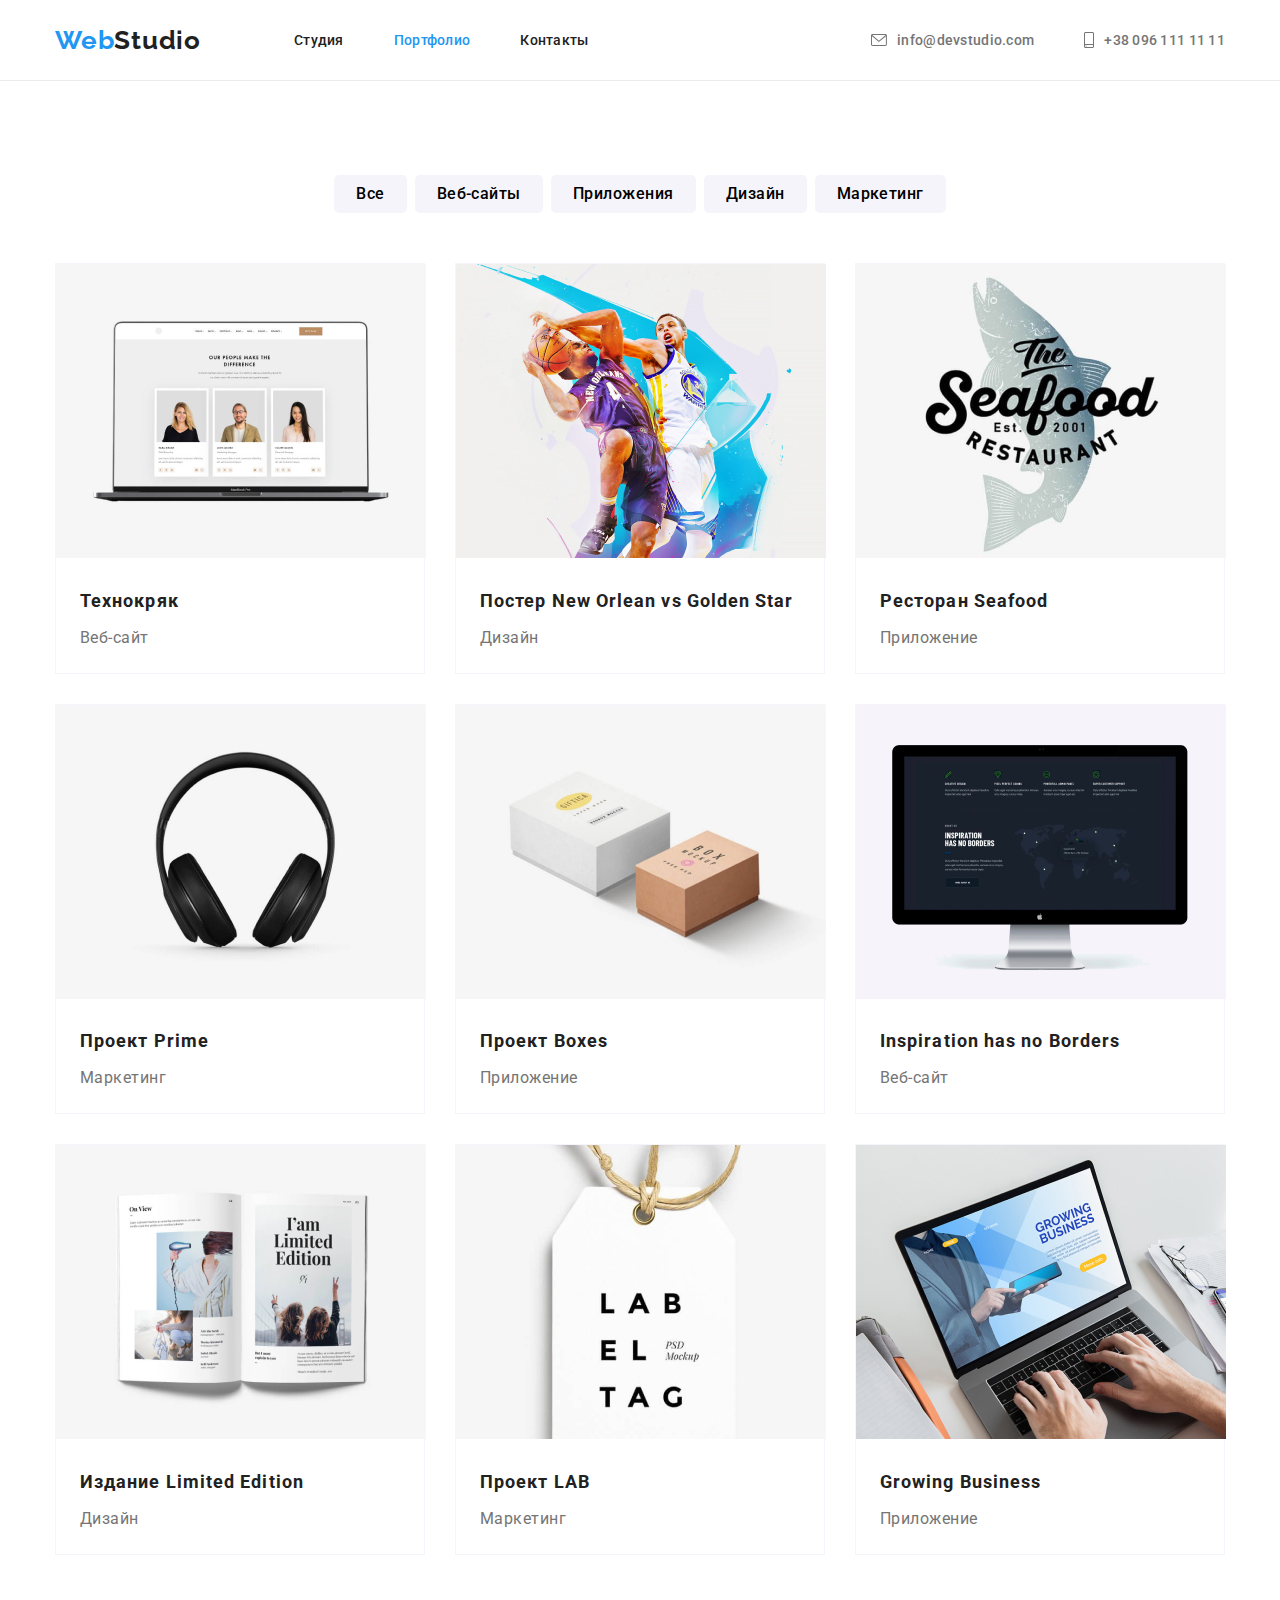
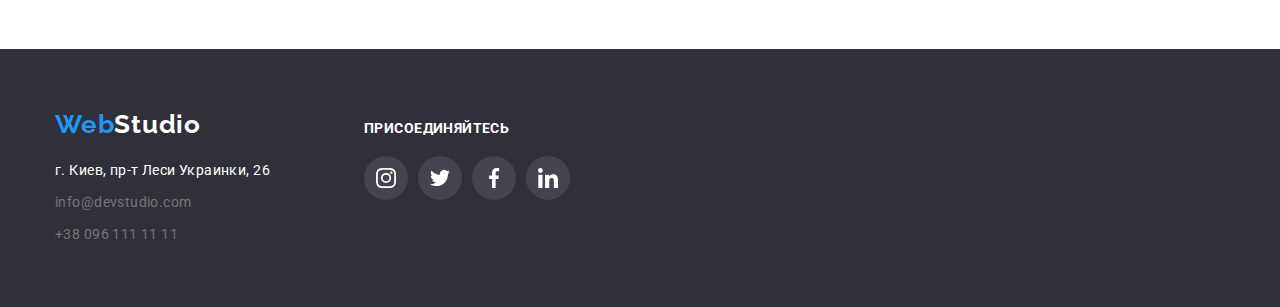
==== portfolio.html @ 6439beac "копирует 04" ====
<!DOCTYPE html>
<html lang="en">
<head>
    <meta charset="UTF-8">
    <meta http-equiv="X-UA-Compatible" content="IE=edge">
    <meta name="viewport" content="width=device-width, initial-scale=1.0">
    <title>Document</title>
    <link rel="preconnect" href="https://fonts.gstatic.com">
    <link href="https://fonts.googleapis.com/css2?family=Raleway:wght@700&family=Roboto:wght@400;500;700;900&display=swap"
        rel="stylesheet">
        <link rel="stylesheet" href="https://cdnjs.cloudflare.com/ajax/libs/modern-normalize/1.0.0/modern-normalize.min.css">
    <link rel="stylesheet" href="./css/style.css">
</head>
<body>
    <!-- Header -->
    <header class="header">
        <div class="container header-section">
            <!-- Название/логотип компании -->
            <a href="./index.html" class="main-logo"><span class="first-part-of-main-logo">Web</span>Studio</a>
            <!-- Навигация по сайту -->
            <nav>
                <ul class="nav-list">
                    <li class="nav-list-parts">
                        <a href="./index.html" class="nav-links">Студия</a>
                    </li>
                    <li class="nav-list-parts">
                        <a href="./portfolio.html" class="nav-links on-this-page">Портфолио</a>
                    </li>
                    <li class="nav-list-parts">
                        <a href="" class="nav-links">Контакты</a>
                    </li>
                </ul>
            </nav>
            <!-- Контакты -->
            <ul class="contact-list">
                <li class="contact-list-parts">
                    <a href="malito:info@devstudio.com" class="contact-links">
                        <svg class="contact-links-icons" width="16" height="12">
                            <use href="./images/icons.svg#icon-mail"></use>
                        </svg>
                        info@devstudio.com
                    </a>
                </li>
                <li class="contact-list-parts">
                    <a href="tel:+380961111111" class="contact-links">
                        <svg class="contact-links-icons" width="10" height="16">
                            <use href="./images/icons.svg#icon-smartphone"></use>
                        </svg>
                        +38 096 111 11 11
                    </a>
                </li>
            </ul>
        </div>
    </header>
    <!-- Main -->
    <main>
        <section class="all-projects">
            <div class="container all-projects-section">
                <ul class="project-button-list">
                    <li class="project-button-parts">
                        <button type="button" class="project-buttons">Все</button>
                    </li>
                    <li class="project-button-parts">
                        <button type="button" class="project-buttons">Веб-сайты</button>
                    </li>
                    <li class="project-button-parts">
                        <button type="button" class="project-buttons">Приложения</button>
                    </li>
                    <li class="project-button-parts">
                        <button type="button" class="project-buttons">Дизайн</button>
                    </li>
                    <li class="project-button-parts">
                        <button type="button" class="project-buttons">Маркетинг</button>
                    </li>
                </ul>
                <ul class="project-list">
                    <li class="project-parts">
                        <img src="./images/all-projects/img1.jpg" alt="img1" width="370" height="294">
                        <div class="project-about">
                            <h3 class="project-headers">Технокряк</h3>
                            <p class="project-types">Веб-сайт</p>
                        </div>
                    </li>
                    <li class="project-parts">
                        <img src="./images/all-projects/img2.jpg" alt="img2" width="370" height="294">
                        <div class="project-about">
                            <h3 class="project-headers">Постер New Orlean vs Golden Star</h3>
                            <p class="project-types">Дизайн</p>
                        </div>
                    </li>
                    <li class="project-parts">
                        <img src="./images/all-projects/img3.jpg" alt="img3" width="370" height="294">
                        <div class="project-about">
                            <h3 class="project-headers">Ресторан Seafood</h3>
                            <p class="project-types">Приложение</p>
                        </div>
                    </li>
                    <li class="project-parts">
                        <img src="./images/all-projects/img4.jpg" alt="img4" width="370" height="294">
                        <div class="project-about">
                            <h3 class="project-headers">Проект Prime</h3>
                            <p class="project-types">Маркетинг</p>
                        </div>
                    </li>
                    <li class="project-parts">
                        <img src="./images/all-projects/img5.jpg" alt="img5" width="370" height="294">
                        <div class="project-about">
                            <h3 class="project-headers">Проект Boxes</h3>
                            <p class="project-types">Приложение</p>
                        </div>
                    </li>
                    <li class="project-parts">
                        <img src="./images/all-projects/img6.jpg" alt="img6" width="370" height="294">
                        <div class="project-about">
                            <h3 class="project-headers">Inspiration has no Borders</h3>
                            <p class="project-types">Веб-сайт</p>
                        </div>
                    </li>
                    <li class="project-parts">
                        <img src="./images/all-projects/img7.jpg" alt="img7" width="370" height="294">
                        <div class="project-about">
                            <h3 class="project-headers">Издание Limited Edition</h3>
                            <p class="project-types">Дизайн</p>
                        </div>
                    </li>
                    <li class="project-parts">
                        <img src="./images/all-projects/img8.jpg" alt="img8" width="370" height="294">
                        <div class="project-about">
                            <h3 class="project-headers">Проект LAB</h3>
                            <p class="project-types">Маркетинг</p>
                        </div>
                    </li>
                    <li class="project-parts">
                        <img src="./images/all-projects/img9.jpg" alt="img9" width="370" height="294">
                        <div class="project-about">
                            <h3 class="project-headers">Growing Business</h3>
                            <p class="project-types">Приложение</p>
                        </div>
                    </li>
                </ul>
            </div>
        </section>
    </main>
    <!-- Footer -->
    <footer class="footer">
        <div class="container footer-parts">
            <div class="addresses-footer-part">
                <a href="" class="main-logo-in-footer"><span class="first-part-of-main-logo">Web</span><span
                        class="second-part-of-main-logo">Studio</span></a>
                <address>
                    <ul class="footer-addresses-list">
                        <li class="footer-addresses-parts">
                            <a href="" class="footer-contact-links"><span class="address-color">г. Киев, пр-т Леси Украинки,
                                    26</span></a>
                        </li>
                        <li class="footer-addresses-parts">
                            <a href="malito:info@devstudio.com" class="footer-contact-links">info@devstudio.com</a>
                        </li>
                        <li class="footer-addresses-parts">
                            <a href="tel:+380961111111" class="footer-contact-links">+38 096 111 11 11</a>
                        </li>
                    </ul>
                </address>
            </div>
            <div class="subscribe-footer-part">
                <h2 class="subscribe-header">Присоединяйтесь</h2>
                <ul class="socialmedia-list-footer">
                    <li class="socialmedia-parts-footer">
                        <a href="#" class="socialmedia-links-footer">
                            <svg class="socialmedia-icons-footer">
                                <use href="./images/icons.svg#icon-instagram"></use>
                            </svg>
                        </a>
                    </li>
                    <li class="socialmedia-parts-footer">
                        <a href="#" class="socialmedia-links-footer">
                            <svg class="socialmedia-icons-footer">
                                <use href="./images/icons.svg#icon-twitter"></use>
                            </svg>
                        </a>
                    </li>
                    <li class="socialmedia-parts-footer">
                        <a href="#" class="socialmedia-links-footer">
                            <svg class="socialmedia-icons-footer">
                                <use href="./images/icons.svg#icon-facebook"></use>
                            </svg>
                        </a>
                    </li>
                    <li class="socialmedia-parts-footer">
                        <a href="#" class="socialmedia-links-footer">
                            <svg class="socialmedia-icons-footer">
                                <use href="./images/icons.svg#icon-linkedin"></use>
                            </svg>
                        </a>
                    </li>
                </ul>
            </div>
        </div>
    </footer>
</body>
</html>
---- css/style.css ----
:root {
  --blue: #2196f3;
  --black: #212121;
  --light-grey: #757575;
  --very-light-grey: #f5f4fa;
  --grey: #2f303a;
  --white: #fff;
  --main-font: "Roboto", sans-serif;
  --logo-font: "Raleway", sans-serif;
}

* {
  margin: 0;
  padding: 0;
}

ul {
  list-style: none;
}

.container {
  width: 1200px;
  padding-left: 15px;
  padding-right: 15px;
  margin-left: auto;
  margin-right: auto;
  /* margin: 0 auto; */
}

a {
  color: inherit;
  text-decoration: none;
}

/* header styles */
.header-section {
  display: flex;
  align-items: center;
}

.header {
  background-color: var(--white);
  border-bottom: 1px solid #ececec;
}

/* logo*/
.main-logo {
  font-family: var(--logo-font);
  font-size: 26px;
  font-weight: 700;
  line-height: 1.173;
  letter-spacing: 0.03em;
  margin-right: 93px;
  padding-top: 24px;
  padding-bottom: 24px;
}

.first-part-of-main-logo {
  color: var(--blue);
}

/* nav list */
.nav-list {
  display: flex;
}

.nav-list-parts + .nav-list-parts {
  margin-left: 50px;
}

.nav-links {
  font-family: var(--main-font);
  font-style: normal;
  font-weight: 500;
  font-size: 14px;
  line-height: 1.172;
  letter-spacing: 0.02em;
  display: block;
  padding-top: 32px;
  padding-bottom: 32px;
}

/* contact-list */
.contact-list {
  display: flex;
  margin-left: auto;
}

.contact-list-parts + .contact-list-parts {
  margin-left: 50px;
}

.contact-links {
  color: var(--light-grey);
  font-family: var(--main-font);
  font-style: normal;
  font-weight: 500;
  font-size: 14px;
  line-height: 1.172;
  letter-spacing: 0.02em;
  display: block;
  padding-top: 32px;
  padding-bottom: 32px;
  display: inline-flex;
  align-items: center;
}

.contact-links-icons {
  fill: currentColor;
  margin-right: 10px;
}

/* ПСЕВДОЭЛЕМЕНТЫ */

/*
.contact-links-mail::before,
.contact-links-phone::before {
  content: "";
  display: inline-flex;
  margin-right: 10px;
}

.contact-links-mail::before {
  background-image: url(../images/all-icons/mail.svg);
  width: 16px;
  height: 12px;
}

.contact-links-phone::before {
  background-image: url(../images/all-icons/smartphone.svg);
  width: 10px;
  height: 16px;
}
*/

/* изменение цвета при наведении */
.nav-links:focus,
.nav-links:hover,
.contact-links:focus,
.contact-links:hover {
  color: var(--blue);
}

.on-this-page {
  color: var(--blue);
}

/* Основная часть */
body {
  font-family: var(--main-font);
  color: var(--black);
}

/* Секция - главный посыл */
.service {
  background-color: white;
}

.hero-section {
  padding-top: 200px;
  padding-bottom: 200px;
  text-align: center;
  max-width: 1600px;
  height: 600px;
  margin-left: auto;
  margin-right: auto;
  background-image: linear-gradient(
      to right,
      rgba(47, 48, 58, 0.4),
      rgba(47, 48, 58, 0.4)
    ),
    url(../images/hero-img.jpg);
  background-repeat: no-repeat;
  background-position: center;
  background-size: cover;
}

.main-message {
  color: white;
  font-weight: 900;
  font-size: 44px;
  line-height: 60px;
  letter-spacing: 0.06em;
  text-transform: uppercase;
  margin-bottom: 20px;
}

.order-service-button {
  font-family: var(--main-font);
  background-color: var(--blue);
  color: white;
  font-size: 16px;
  line-height: 1.875;
  font-weight: 700;
  border: 0;
  border-radius: 5px;
  padding: 10px 32px;
  cursor: pointer;
}

/* what-we-do */
.our-values {
  background-color: var(--white);
}

.our-values-section {
  padding-top: 94px;
  padding-bottom: 94px;
}

.our-value-list {
  display: flex;
}

.our-value-parts + .our-value-parts {
  margin-left: 50px;
}

.our-value-container-for-icon {
  background-color: var(--very-light-grey);
  width: 270px;
  height: 120px;
  border-radius: 4px;
  margin-bottom: 30px;
  display: flex;
  justify-content: center;
  align-items: center;
}

.our-value-icons {
  width: 70px;
  height: 70px;
}

.our-value-headers {
  font-style: normal;
  font-weight: 700;
  font-size: 14px;
  line-height: 1.172;
  letter-spacing: 0.03em;
  text-transform: uppercase;
  margin-bottom: 10px;
}

.our-value-descriptions {
  color: var(--light-grey);
  font-style: normal;
  font-weight: 400;
  font-size: 14px;
  line-height: 1.714;
  letter-spacing: 0.03em;
}

.what-we-do-section {
  padding-bottom: 94px;
}

.what-we-do-header {
  font-style: normal;
  font-weight: 700;
  font-size: 36px;
  line-height: 1.171;
  text-align: center;
  letter-spacing: 0.03em;
  margin-bottom: 50px;
}

.what-we-do-list {
  display: flex;
}

.what-we-do-parts + .what-we-do-parts {
  margin-left: 30px;
}

/* Наша команда */
.our-team {
  background-color: var(--very-light-grey);
}

.our-team-section {
  padding-top: 94px;
  padding-bottom: 94px;
}

.our-team-list {
  display: flex;
}

.our-team-cards {
  background-color: white;
  border-radius: 0px 0px 4px 4px;
  filter: drop-shadow(0px 4px 4px rgba(0, 0, 0, 0.25));
}

.our-team-cards + .our-team-cards {
  margin-left: 30px;
}

.our-team-header {
  font-style: normal;
  font-weight: 700;
  font-size: 36px;
  line-height: 1.171;
  text-align: center;
  letter-spacing: 0.03em;
  margin-bottom: 50px;
}

.our-team-photos {
  margin-bottom: 30px;
}

.our-team-members {
  font-style: normal;
  font-weight: 500;
  font-size: 16px;
  line-height: 1.171;
  text-align: center;
  letter-spacing: 0.03em;
  margin-bottom: 10px;
}

.our-team-member-positions {
  color: var(--light-grey);
  font-style: normal;
  font-weight: 400;
  font-size: 16px;
  line-height: 1.171;
  text-align: center;
  letter-spacing: 0.03em;
  margin-bottom: 16px;
}

.socialmedia-list {
  display: flex;
  justify-content: center;
  margin: 0 auto;
  margin-bottom: 29px;
  justify-content: center;
}

.socialmedia-parts + .socialmedia-parts {
  margin-left: 10px;
}

.socialmedia-links {
  width: 44px;
  height: 44px;
  color: #afb1b8;
  border-radius: 50%;
  display: flex;
  justify-content: center;
  align-items: center;
}

.socialmedia-links:hover {
  background-color: var(--blue);
  filter: drop-shadow(0px 4px 4px rgba(0, 0, 0, 0.25));
  color: white;
}

.socialmedia-icons {
  width: 20px;
  height: 20px;
  fill: currentColor;
}

.socialmedia-icons:hover {
  fill: currentColor;
}

/* Наши клиенты */
.our-clients-header {
  font-style: normal;
  font-weight: 700;
  font-size: 36px;
  line-height: 1.171;
  text-align: center;
  letter-spacing: 0.03em;
  margin-bottom: 50px;
}

.our-clients-section {
  padding-top: 94px;
  padding-bottom: 94px;
}

.our-clients-list {
  display: flex;
  justify-content: center;
  margin: 0 auto;
  justify-content: center;
}

.our-clients-parts + .our-clients-parts {
  margin-left: 30px;
}

.our-clients-links {
  width: 170px;
  height: 92px;
  color: #afb1b8;
  border: 1px solid #afb1b8;
  border-radius: 4px;
  display: flex;
  justify-content: center;
  align-items: center;
}

.our-clients-links:hover {
  border: 1px solid var(--blue);
  border-radius: 4px;
  color: var(--blue);
}

.our-clients-icons {
  fill: currentColor;
}

/* футтер */
footer {
  background-color: var(--grey);
  padding-top: 60px;
  padding-bottom: 60px;
}

.main-logo-in-footer {
  display: block;
  margin-bottom: 20px;
}

.main-logo-in-footer {
  font-family: var(--logo-font);
  font-size: 26px;
  font-weight: 700;
  line-height: 1.173;
  letter-spacing: 0.03em;
  margin-right: 93px;
}

.second-part-of-main-logo {
  color: #fff;
}

.address-color {
  color: #fff;
}

/*
.footer-addresses-parts + .footer-addresses-parts {
  margin-top: 8px;
}
*/

.footer-addresses-parts {
  margin-bottom: 8px;
}

.footer-addresses-parts:last-child {
  margin-bottom: 0;
}

.footer-contact-links {
  color: var(--light-grey);
  font-style: normal;
  font-weight: 400;
  font-size: 14px;
  line-height: 1.714;
  letter-spacing: 0.03em;
}

.address-color:focus,
.address-color:hover {
  color: var(--blue);
}

.footer-contact-links:focus,
.footer-contact-links:hover {
  color: var(--blue);
}

.footer-parts {
  display: flex;
  align-items: baseline;
}

.subscribe-footer-part {
  margin-left: 70px;
}

.subscribe-header {
  color: #fff;
  font-style: normal;
  font-weight: 700;
  font-size: 14px;
  line-height: 1.172;
  letter-spacing: 0.03em;
  text-transform: uppercase;
  margin-bottom: 20px;
}

.socialmedia-list-footer {
  display: flex;
}

.socialmedia-parts-footer + .socialmedia-parts-footer {
  margin-left: 10px;
}

.socialmedia-links-footer {
  background-color: #43444d;
  width: 44px;
  height: 44px;
  color: white;
  border-radius: 50%;
  display: flex;
  justify-content: center;
  align-items: center;
}

.socialmedia-links-footer:hover {
  background-color: var(--blue);
  filter: drop-shadow(0px 4px 4px rgba(0, 0, 0, 0.25));
  color: white;
}

.socialmedia-icons-footer {
  width: 20px;
  height: 20px;
  fill: currentColor;
}

.socialmedia-icons-footer:hover {
  fill: currentColor;
}

/* PORTFOLIO PAGE */
.all-projects {
  background-color: var(--white);
}

.all-projects-section {
  padding-top: 94px;
  padding-bottom: 94px;
}

.project-button-list {
  display: flex;
  margin-bottom: 50px;
  justify-content: center;
}

.project-button-parts + .project-button-parts {
  margin-left: 8px;
}

.project-buttons {
  font-family: var(--main-font);
  background-color: var(--very-light-grey);
  color: #000;
  font-size: 16px;
  line-height: 1.625;
  font-weight: 500;
  border: 0;
  border-radius: 5px;
  padding: 6px 22px;
  cursor: pointer;
  text-align: center;
  letter-spacing: 0.03em;
}

.project-buttons:hover,
.project-buttons:focus {
  background-color: var(--blue);
  color: var(--white);
  filter: drop-shadow(0px 4px 4px rgba(0, 0, 0, 0.25));
}

.project-list {
  display: flex;
  flex-wrap: wrap;
}

.project-parts {
  width: 370px;
  margin-right: 30px;
  margin-bottom: 30px;
  border: solid 1px #f5f4fa;
}

.project-parts:hover {
  box-shadow: 0px 1px 1px rgba(0, 0, 0, 0.12), 0px 4px 4px rgba(0, 0, 0, 0.06),
    1px 4px 6px rgba(0, 0, 0, 0.16);
}

.project-parts:nth-child(3n) {
  margin-right: 0;
}

.project-parts:nth-last-child(-n + 3) {
  margin-bottom: 0px;
}

.project-about {
  padding: 20px 24px 20px 24px;
}

.project-headers {
  color: var(--black);
  font-style: normal;
  font-weight: 700;
  font-size: 18px;
  line-height: 2;
  letter-spacing: 0.06em;
  margin-bottom: 4px;
}

.project-types {
  color: var(--light-grey);
  font-style: normal;
  font-weight: 400;
  font-size: 16px;
  line-height: 1.875;
  letter-spacing: 0.03em;
}
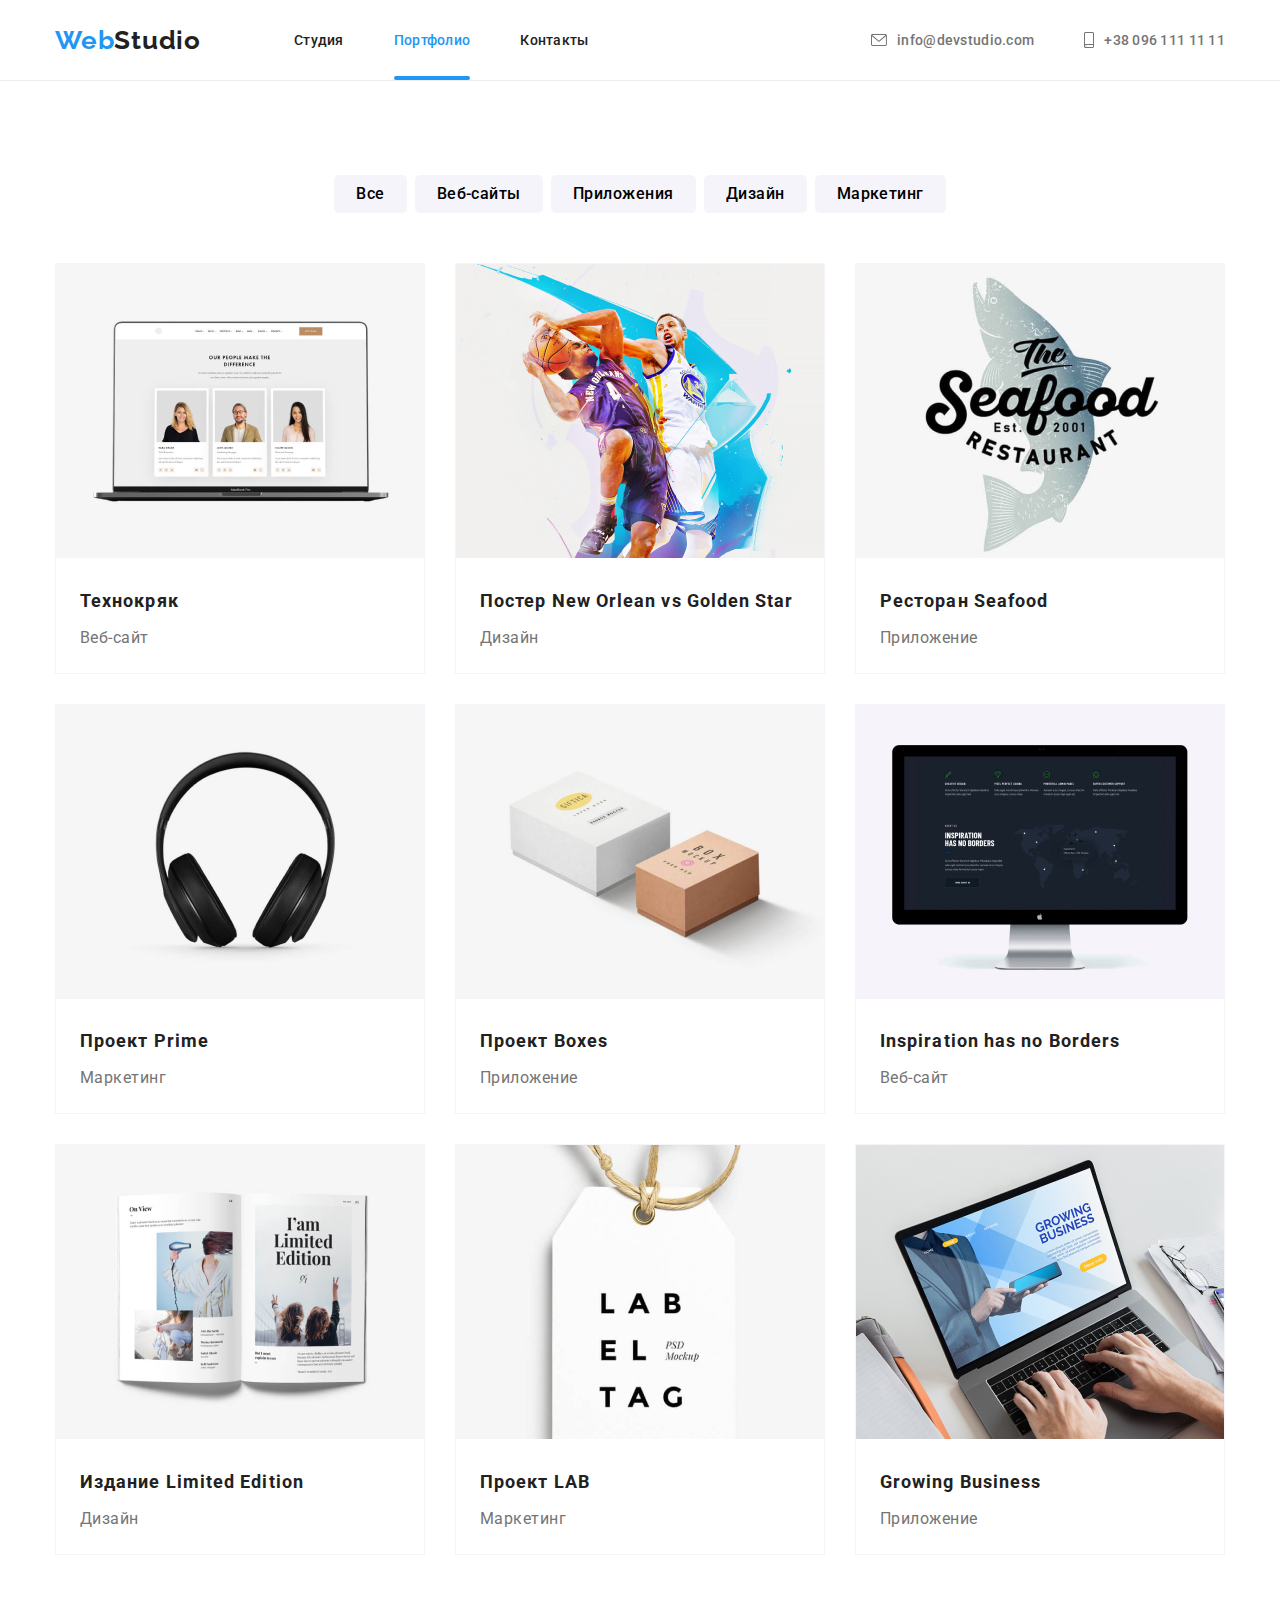
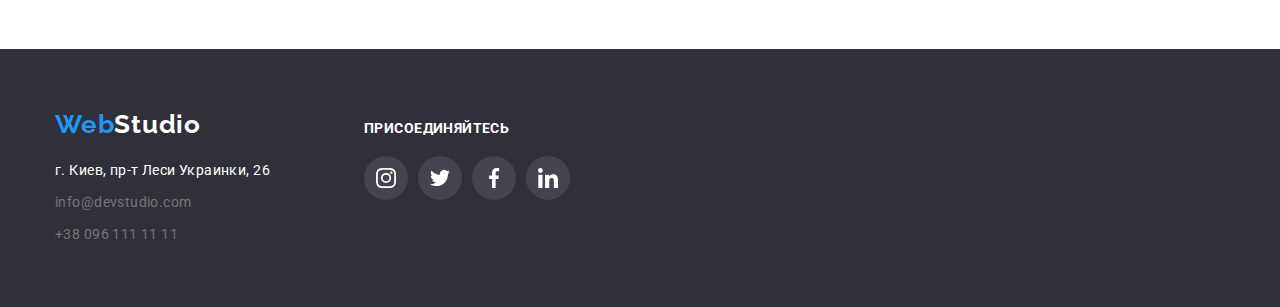
==== commit b693881f: "дз 5 не работает модальное окно" ====
--- a/portfolio.html
+++ b/portfolio.html
@@ -75,63 +75,99 @@
                 </ul>
                 <ul class="project-list">
                     <li class="project-parts">
-                        <img src="./images/all-projects/img1.jpg" alt="img1" width="370" height="294">
+                        <div class="project-overlay-img">
+                            <img src="./images/all-projects/img1.jpg" alt="img1" width="370" height="294">
+                            <p class="project-overlay-text">Технокряк это современная площадка распространения коронавируса. Компании используют эту платформу для цифрового
+                            шпионажа и атак на защищённые сервера конкурентов.</p>
+                        </div>
                         <div class="project-about">
                             <h3 class="project-headers">Технокряк</h3>
                             <p class="project-types">Веб-сайт</p>
                         </div>
                     </li>
                     <li class="project-parts">
-                        <img src="./images/all-projects/img2.jpg" alt="img2" width="370" height="294">
+                        <div class="project-overlay-img">
+                            <img src="./images/all-projects/img2.jpg" alt="img2" width="370" height="294">
+                             <p class="project-overlay-text">Технокряк это современная площадка распространения коронавируса. Компании используют эту платформу для цифрового
+                            шпионажа и атак на защищённые сервера конкурентов.</p>
+                        </div>
                         <div class="project-about">
                             <h3 class="project-headers">Постер New Orlean vs Golden Star</h3>
                             <p class="project-types">Дизайн</p>
                         </div>
                     </li>
                     <li class="project-parts">
-                        <img src="./images/all-projects/img3.jpg" alt="img3" width="370" height="294">
+                        <div class="project-overlay-img">
+                            <img src="./images/all-projects/img3.jpg" alt="img3" width="370" height="294">
+                            <p class="project-overlay-text">Технокряк это современная площадка распространения коронавируса. Компании используют эту платформу для цифрового
+                            шпионажа и атак на защищённые сервера конкурентов.</p>
+                        </div>
                         <div class="project-about">
                             <h3 class="project-headers">Ресторан Seafood</h3>
                             <p class="project-types">Приложение</p>
                         </div>
                     </li>
                     <li class="project-parts">
-                        <img src="./images/all-projects/img4.jpg" alt="img4" width="370" height="294">
+                        <div class="project-overlay-img">
+                            <img src="./images/all-projects/img4.jpg" alt="img4" width="370" height="294">
+                             <p class="project-overlay-text">Технокряк это современная площадка распространения коронавируса. Компании используют эту
+                            платформу для цифрового шпионажа и атак на защищённые сервера конкурентов.</p>
+                        </div>
                         <div class="project-about">
                             <h3 class="project-headers">Проект Prime</h3>
                             <p class="project-types">Маркетинг</p>
                         </div>
                     </li>
                     <li class="project-parts">
-                        <img src="./images/all-projects/img5.jpg" alt="img5" width="370" height="294">
+                        <div class="project-overlay-img">
+                            <img src="./images/all-projects/img5.jpg" alt="img5" width="370" height="294">
+                            <p class="project-overlay-text">Технокряк это современная площадка распространения коронавируса. Компании используют эту платформу для цифрового
+                            шпионажа и атак на защищённые сервера конкурентов.</p>
+                        </div>
                         <div class="project-about">
                             <h3 class="project-headers">Проект Boxes</h3>
                             <p class="project-types">Приложение</p>
                         </div>
                     </li>
                     <li class="project-parts">
-                        <img src="./images/all-projects/img6.jpg" alt="img6" width="370" height="294">
+                        <div class="project-overlay-img">
+                            <img src="./images/all-projects/img6.jpg" alt="img6" width="370" height="294">
+                            <p class="project-overlay-text">Технокряк это современная площадка распространения коронавируса. Компании используют эту
+                            платформу для цифрового шпионажа и атак на защищённые сервера конкурентов.</p>
+                        </div>
                         <div class="project-about">
                             <h3 class="project-headers">Inspiration has no Borders</h3>
                             <p class="project-types">Веб-сайт</p>
                         </div>
                     </li>
                     <li class="project-parts">
-                        <img src="./images/all-projects/img7.jpg" alt="img7" width="370" height="294">
+                        <div class="project-overlay-img">
+                            <img src="./images/all-projects/img7.jpg" alt="img7" width="370" height="294">
+                            <p class="project-overlay-text">Технокряк это современная площадка распространения коронавируса. Компании используют эту платформу для цифрового
+                            шпионажа и атак на защищённые сервера конкурентов.</p>
+                        </div>
                         <div class="project-about">
                             <h3 class="project-headers">Издание Limited Edition</h3>
                             <p class="project-types">Дизайн</p>
                         </div>
                     </li>
                     <li class="project-parts">
-                        <img src="./images/all-projects/img8.jpg" alt="img8" width="370" height="294">
+                        <div class="project-overlay-img">
+                            <img src="./images/all-projects/img8.jpg" alt="img8" width="370" height="294">
+                            <p class="project-overlay-text">Технокряк это современная площадка распространения коронавируса. Компании используют эту платформу для цифрового
+                            шпионажа и атак на защищённые сервера конкурентов.</p>
+                        </div>
                         <div class="project-about">
                             <h3 class="project-headers">Проект LAB</h3>
                             <p class="project-types">Маркетинг</p>
                         </div>
                     </li>
                     <li class="project-parts">
-                        <img src="./images/all-projects/img9.jpg" alt="img9" width="370" height="294">
+                        <div class="project-overlay-img">
+                            <img src="./images/all-projects/img9.jpg" alt="img9" width="370" height="294">
+                            <p class="project-overlay-text">Технокряк это современная площадка распространения коронавируса. Компании используют эту платформу для цифрового
+                            шпионажа и атак на защищённые сервера конкурентов.</p>
+                        </div>
                         <div class="project-about">
                             <h3 class="project-headers">Growing Business</h3>
                             <p class="project-types">Приложение</p>
--- a/css/style.css
+++ b/css/style.css
@@ -18,6 +18,11 @@
   list-style: none;
 }
 
+body {
+  font-family: var(--main-font);
+  color: var(--black);
+}
+
 .container {
   width: 1200px;
   padding-left: 15px;
@@ -78,6 +83,54 @@
   display: block;
   padding-top: 32px;
   padding-bottom: 32px;
+
+  position: relative;
+
+  /* анимация */
+  transition-property: color;
+  transition-duration: 250ms;
+  transition-timing-function: cubic-bezier(0.4, 0, 0.2, 1);
+}
+
+.nav-links::after {
+  position: absolute;
+  content: "";
+  left: 0;
+  bottom: 0;
+  width: 100%;
+  height: 4px;
+  background-color: var(--blue);
+  border-radius: 2px;
+
+  opacity: 0;
+
+  transition-property: opacity;
+  transition-duration: 250ms;
+  transition-timing-function: cubic-bezier(0.4, 0, 0.2, 1);
+}
+
+.nav-links:hover::after {
+  opacity: 1;
+}
+
+/* я на этой странице */
+
+.on-this-page {
+  color: var(--blue);
+  position: relative;
+}
+
+.on-this-page::after {
+  display: block;
+  position: absolute;
+  content: "";
+  left: 0;
+  bottom: 0;
+  width: 100%;
+  height: 4px;
+  background-color: var(--blue);
+  border-radius: 2px;
+  opacity: 1;
 }
 
 /* contact-list */
@@ -103,6 +156,11 @@
   padding-bottom: 32px;
   display: inline-flex;
   align-items: center;
+
+  /* анимация */
+  transition-property: color;
+  transition-duration: 250ms;
+  transition-timing-function: cubic-bezier(0.4, 0, 0.2, 1);
 }
 
 .contact-links-icons {
@@ -141,15 +199,7 @@
   color: var(--blue);
 }
 
-.on-this-page {
-  color: var(--blue);
-}
-
 /* Основная часть */
-body {
-  font-family: var(--main-font);
-  color: var(--black);
-}
 
 /* Секция - главный посыл */
 .service {
@@ -198,7 +248,7 @@
   cursor: pointer;
 }
 
-/* what-we-do */
+/* our-values */
 .our-values {
   background-color: var(--white);
 }
@@ -251,6 +301,7 @@
   letter-spacing: 0.03em;
 }
 
+/* what-we-do */
 .what-we-do-section {
   padding-bottom: 94px;
 }
@@ -271,6 +322,34 @@
 
 .what-we-do-parts + .what-we-do-parts {
   margin-left: 30px;
+}
+
+.what-we-do-parts {
+  position: relative;
+}
+
+.what-we-do-overlay-img {
+  width: 370px;
+  height: 70px;
+  display: flex;
+  justify-content: center;
+  align-items: center;
+  position: absolute;
+  left: 0;
+  bottom: 3px;
+  background: rgba(47, 48, 58, 0.8);
+}
+
+.what-we-do-overlay-text {
+  color: white;
+  font-family: Roboto;
+  font-style: normal;
+  font-weight: 700;
+  font-size: 14px;
+  line-height: 1.19;
+  text-align: center;
+  letter-spacing: 0.03em;
+  text-transform: uppercase;
 }
 
 /* Наша команда */
@@ -352,6 +431,11 @@
   display: flex;
   justify-content: center;
   align-items: center;
+
+  /* анимация */
+  transition-property: background-color, color;
+  transition-duration: 250ms;
+  transition-timing-function: cubic-bezier(0.4, 0, 0.2, 1);
 }
 
 .socialmedia-links:hover {
@@ -406,6 +490,11 @@
   display: flex;
   justify-content: center;
   align-items: center;
+
+  /* анимация */
+  transition-property: color, border;
+  transition-duration: 250ms;
+  transition-timing-function: cubic-bezier(0.4, 0, 0.2, 1);
 }
 
 .our-clients-links:hover {
@@ -445,6 +534,11 @@
 
 .address-color {
   color: #fff;
+
+  /* анимация */
+  transition-property: color;
+  transition-duration: 250ms;
+  transition-timing-function: cubic-bezier(0.4, 0, 0.2, 1);
 }
 
 /*
@@ -468,6 +562,11 @@
   font-size: 14px;
   line-height: 1.714;
   letter-spacing: 0.03em;
+
+  /* анимация */
+  transition-property: color;
+  transition-duration: 250ms;
+  transition-timing-function: cubic-bezier(0.4, 0, 0.2, 1);
 }
 
 .address-color:focus,
@@ -517,6 +616,11 @@
   display: flex;
   justify-content: center;
   align-items: center;
+
+  /* анимация */
+  transition-property: background-color;
+  transition-duration: 250ms;
+  transition-timing-function: cubic-bezier(0.4, 0, 0.2, 1);
 }
 
 .socialmedia-links-footer:hover {
@@ -568,6 +672,11 @@
   cursor: pointer;
   text-align: center;
   letter-spacing: 0.03em;
+
+  /* анимация */
+  transition-property: background-color color;
+  transition-duration: 250ms;
+  transition-timing-function: cubic-bezier(0.4, 0, 0.2, 1);
 }
 
 .project-buttons:hover,
@@ -587,6 +696,11 @@
   margin-right: 30px;
   margin-bottom: 30px;
   border: solid 1px #f5f4fa;
+
+  /* анимация */
+  transition-property: box-shadow;
+  transition-duration: 250ms;
+  transition-timing-function: cubic-bezier(0.4, 0, 0.2, 1);
 }
 
 .project-parts:hover {
@@ -601,6 +715,14 @@
 .project-parts:nth-last-child(-n + 3) {
   margin-bottom: 0px;
 }
+
+.project-overlay-img {
+  position: relative;
+}
+
+/* выезжает окно на карточку */
+
+/* выезжает окно на карточку */
 
 .project-about {
   padding: 20px 24px 20px 24px;
@@ -624,3 +746,73 @@
   line-height: 1.875;
   letter-spacing: 0.03em;
 }
+
+.project-parts {
+  overflow: hidden;
+}
+
+/* тест */
+.project-overlay-text {
+  position: absolute;
+
+  left: 0;
+  top: 0;
+
+  width: 100%;
+  height: 100%;
+
+  background-color: rgba(33, 150, 243, 0.9);
+
+  transform: translateY(100%);
+
+  opacity: 0;
+
+  transition: transform 10000ms;
+}
+
+.project-parts:hover .project-overlay-text {
+  transform: translateY(0);
+  opacity: 1;
+}
+
+/*текст */
+.project-overlay-text {
+  color: rgb(255, 255, 255);
+  font-family: Roboto;
+  font-style: normal;
+  font-weight: 400;
+  font-size: 18px;
+  line-height: 1.556;
+  letter-spacing: 0.03em;
+  display: flex;
+  align-items: center;
+  padding-left: 24px;
+  padding-right: 24px;
+}
+
+/* модалка */
+.backdrop {
+  position: fixed;
+  top: 0;
+  left: 0;
+  width: 100%;
+  height: 100%;
+  background-color: rgba(0, 0, 0, 0.2);
+}
+
+.backdrop.is-hiden {
+  opacity: 0;
+  pointer-events: none;
+}
+
+.modal {
+  position: absolute;
+  top: 50%;
+  left: 50%;
+  transform: translate(-50%, -50%);
+
+  width: 528px;
+  height: 581px;
+
+  background-color: white;
+}
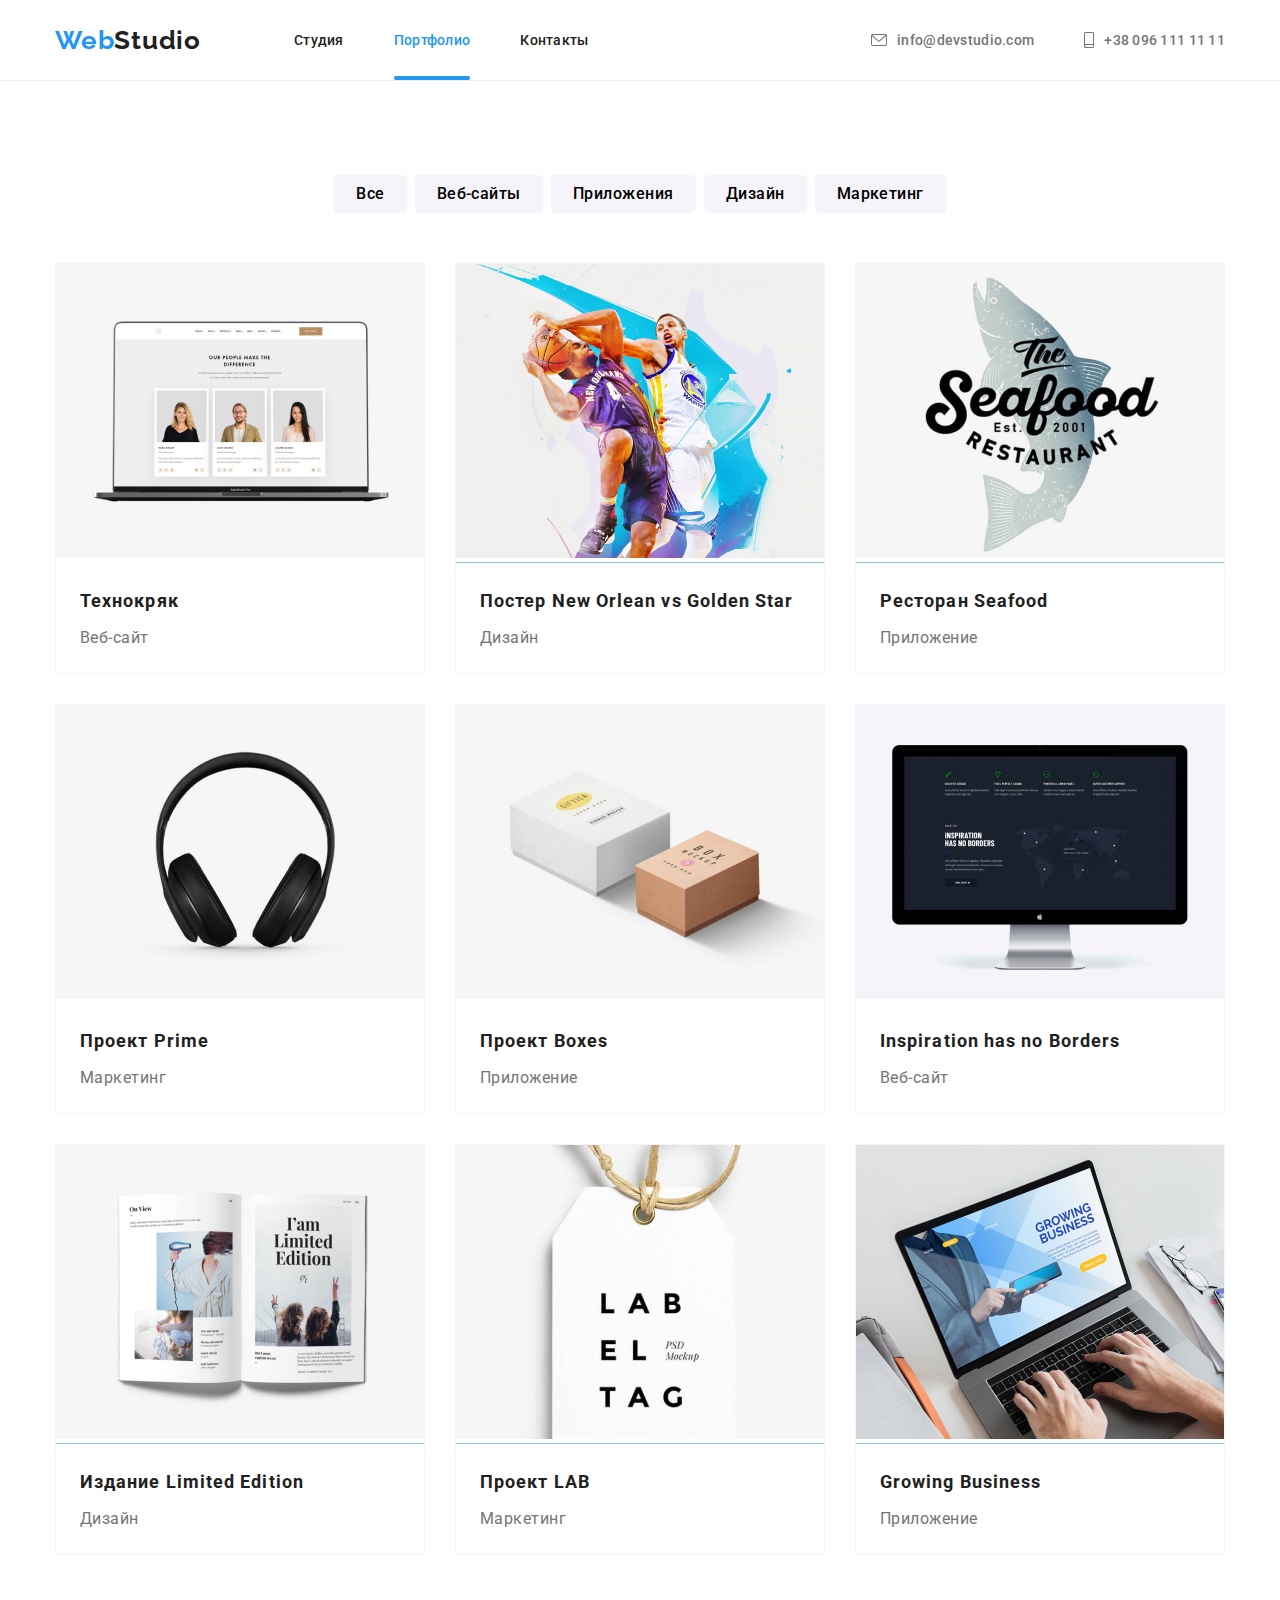
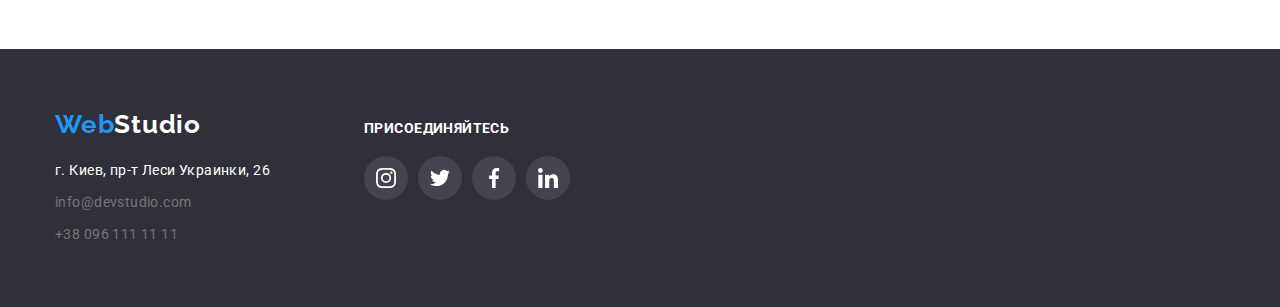
==== commit a28449c1: "overflow auto for overlay text" ====
--- a/portfolio.html
+++ b/portfolio.html
@@ -78,7 +78,8 @@
                         <div class="project-overlay-img">
                             <img src="./images/all-projects/img1.jpg" alt="img1" width="370" height="294">
                             <p class="project-overlay-text">Технокряк это современная площадка распространения коронавируса. Компании используют эту платформу для цифрового
-                            шпионажа и атак на защищённые сервера конкурентов.</p>
+                            шпионажа и атак на защищённые сервера конкурентов.Технокряк это современная площадка распространения коронавируса. Компании используют эту
+                            платформу для цифрового шпионажа и атак на защищённые сервера конкурентов.</p>
                         </div>
                         <div class="project-about">
                             <h3 class="project-headers">Технокряк</h3>
--- a/css/style.css
+++ b/css/style.css
@@ -248,6 +248,50 @@
   cursor: pointer;
 }
 
+/* модалка */
+.backdrop {
+  position: fixed;
+  top: 0;
+  left: 0;
+  width: 100%;
+  height: 100%;
+  background-color: rgba(0, 0, 0, 0.2);
+  z-index: 1;
+  opacity: 1;
+  transition: opacity 250ms cubic-bezier(0.4, 0, 0.2, 1);
+}
+
+.is-hidden {
+  opacity: 0;
+  pointer-events: none;
+}
+
+.modal {
+  position: absolute;
+  top: 50%;
+  left: 50%;
+  transform: translate(-50%, -50%);
+  min-width: 528px;
+  min-height: 581px;
+  background-color: white;
+}
+
+/* кнопка закрыть модальное окно */
+.modal-close-button {
+  position: absolute;
+  top: 8px;
+  right: 8px;
+  width: 30px;
+  height: 30px;
+  border: 1px solid #e6e6e6;
+  border-radius: 50%;
+  background-color: white;
+  display: flex;
+  justify-content: center;
+  align-items: center;
+  cursor: pointer;
+}
+
 /* our-values */
 .our-values {
   background-color: var(--white);
@@ -716,12 +760,37 @@
   margin-bottom: 0px;
 }
 
+/* выезжает окно на карточку */
 .project-overlay-img {
   position: relative;
-}
-
-/* выезжает окно на карточку */
-
+  overflow: hidden;
+}
+
+.project-overlay-text {
+  position: absolute;
+  left: 0;
+  top: 0;
+  width: 100%;
+  height: 100%;
+  background-color: rgba(33, 150, 243, 0.9);
+  transform: translateY(100%);
+  transition: transform 250ms cubic-bezier(0.4, 0, 0.2, 1);
+  color: white;
+  font-family: Roboto;
+  font-style: normal;
+  font-weight: 400;
+  font-size: 18px;
+  line-height: 1.556;
+  letter-spacing: 0.03em;
+  align-items: center;
+  justify-content: center;
+  overflow: auto;
+  padding: 63px 24px 63px 24px;
+}
+
+.project-parts:hover .project-overlay-text {
+  transform: translateY(0);
+}
 /* выезжает окно на карточку */
 
 .project-about {
@@ -746,73 +815,3 @@
   line-height: 1.875;
   letter-spacing: 0.03em;
 }
-
-.project-parts {
-  overflow: hidden;
-}
-
-/* тест */
-.project-overlay-text {
-  position: absolute;
-
-  left: 0;
-  top: 0;
-
-  width: 100%;
-  height: 100%;
-
-  background-color: rgba(33, 150, 243, 0.9);
-
-  transform: translateY(100%);
-
-  opacity: 0;
-
-  transition: transform 10000ms;
-}
-
-.project-parts:hover .project-overlay-text {
-  transform: translateY(0);
-  opacity: 1;
-}
-
-/*текст */
-.project-overlay-text {
-  color: rgb(255, 255, 255);
-  font-family: Roboto;
-  font-style: normal;
-  font-weight: 400;
-  font-size: 18px;
-  line-height: 1.556;
-  letter-spacing: 0.03em;
-  display: flex;
-  align-items: center;
-  padding-left: 24px;
-  padding-right: 24px;
-}
-
-/* модалка */
-.backdrop {
-  position: fixed;
-  top: 0;
-  left: 0;
-  width: 100%;
-  height: 100%;
-  background-color: rgba(0, 0, 0, 0.2);
-}
-
-.backdrop.is-hiden {
-  opacity: 0;
-  pointer-events: none;
-}
-
-.modal {
-  position: absolute;
-  top: 50%;
-  left: 50%;
-  transform: translate(-50%, -50%);
-
-  width: 528px;
-  height: 581px;
-
-  background-color: white;
-}
